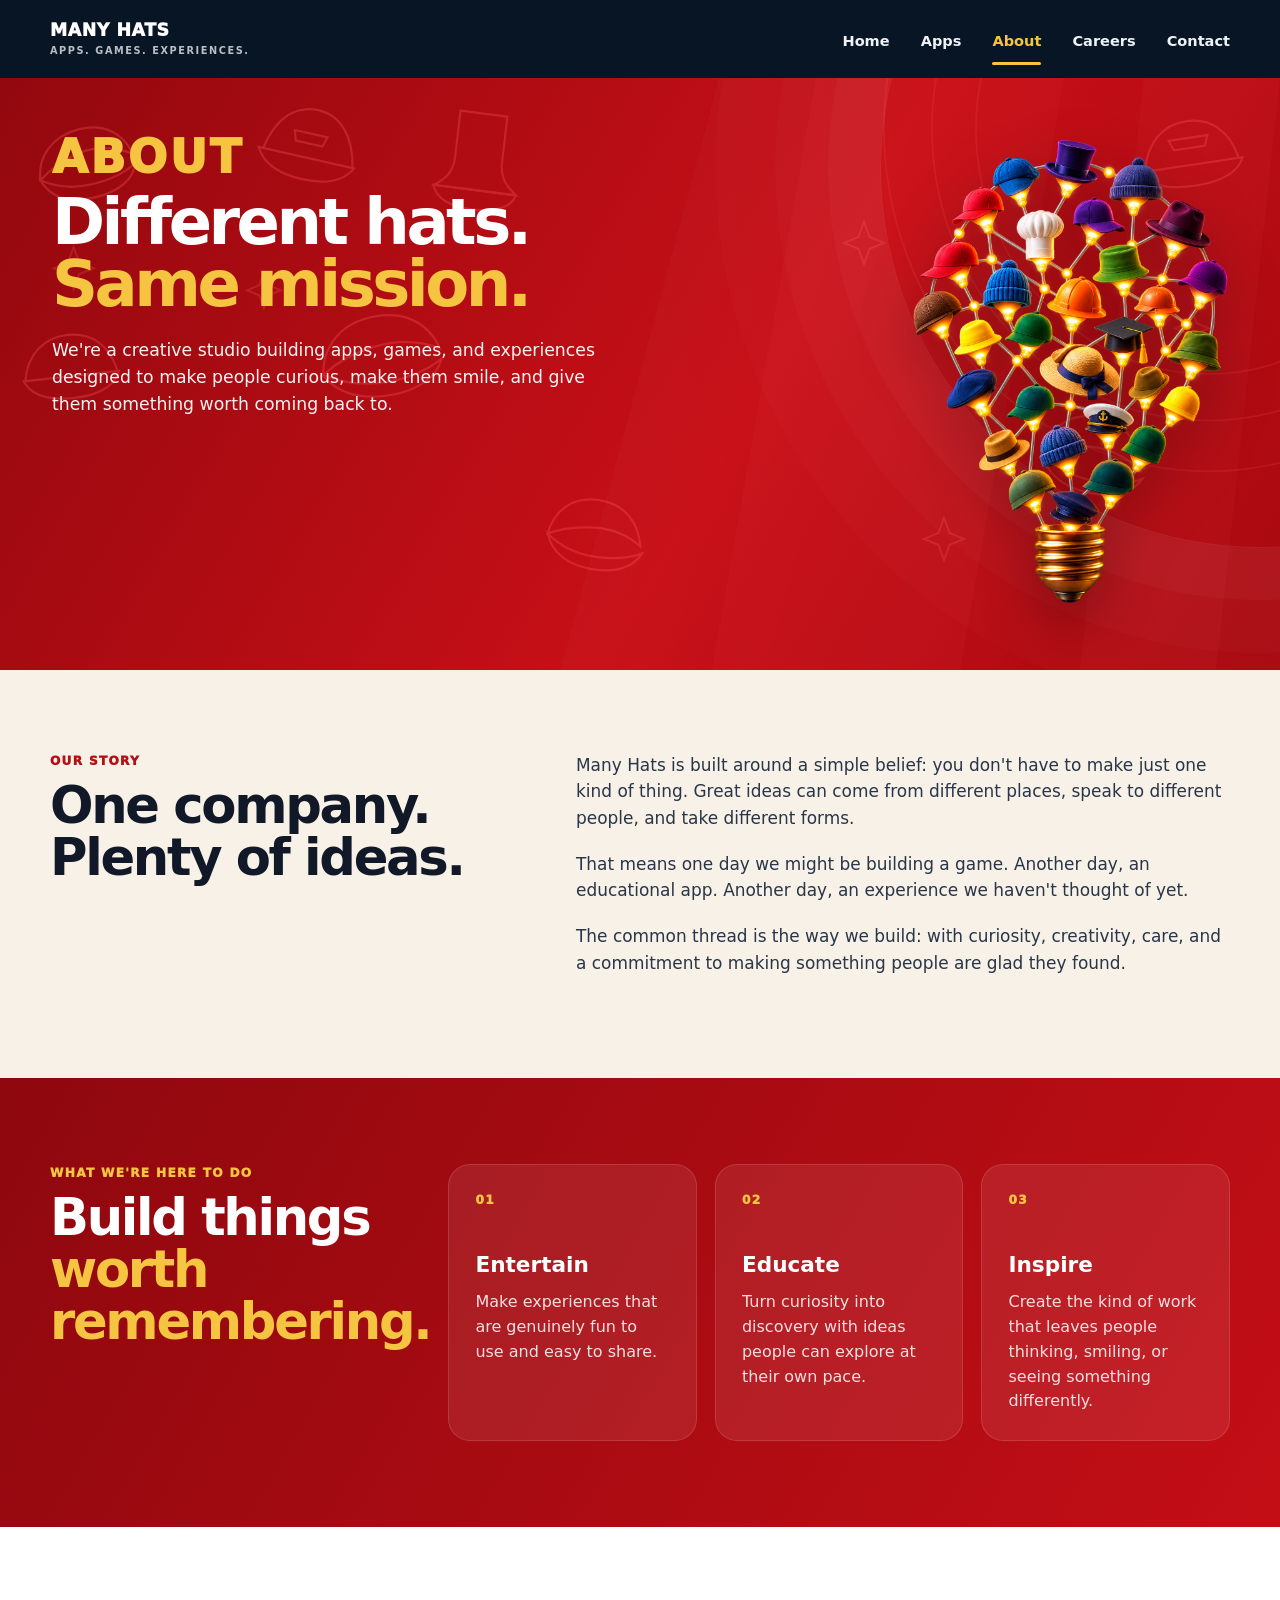
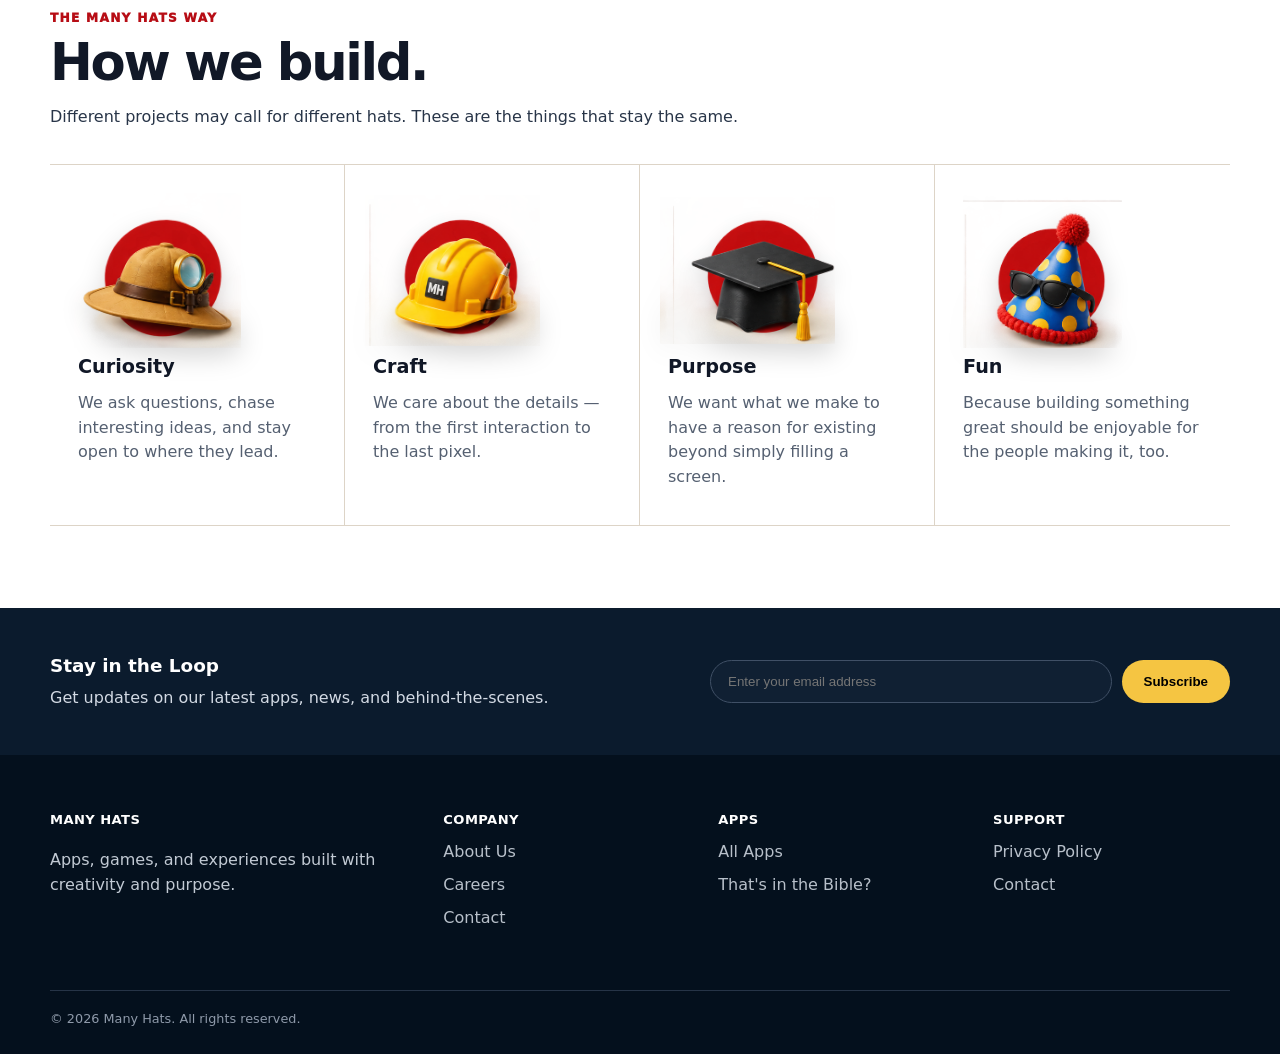
==== about/index.html @ 344501a0 "Initial Many Hats site for GitHub Pages" ====
<!doctype html>
<html lang="en">
<head><meta charset="utf-8"><meta name="viewport" content="width=device-width,initial-scale=1">
<title>About Many Hats — Many Hats</title><link rel="stylesheet" href="../styles.css"></head>
<body>

<header class="site-header">
  <div class="container nav">
    <a class="brand" href="../index.html">MANY HATS<span>APPS. GAMES. EXPERIENCES.</span></a>
    <button class="menu-button" aria-label="Open menu">☰</button>
    <nav class="nav-links"><a href="../index.html" class="">Home</a><a href="../apps/index.html" class="">Apps</a><a href="../about/index.html" class="active">About</a><a href="../careers/index.html" class="">Careers</a><a href="../contact/index.html" class="">Contact</a></nav>
  </div>
</header>

<main>
<section class="page-hero page-hero--compact">
  <div class="page-rings"></div>
  <div class="container page-hero-grid">
    <div class="page-hero-copy">
      <div class="page-word">About</div>
      <h1>Different hats.<br><span>Same mission.</span></h1>
      <p>We're a creative studio building apps, games, and experiences designed to make people curious, make them smile, and give them something worth coming back to.</p>
    </div>
    <div class="page-hero-art about-lightbulb-stage">
      <img class="about-lightbulb" src="../assets/hat-lightbulb.png" alt="A glowing lightbulb formed from many different hats">
    </div>
  </div>
</section>

<section class="section story-section">
  <div class="container story-grid">
    <div class="section-heading">
      <div class="eyebrow">Our Story</div>
      <h2>One company.<br>Plenty of ideas.</h2>
    </div>
    <div class="story-copy">
      <p>Many Hats is built around a simple belief: you don't have to make just one kind of thing. Great ideas can come from different places, speak to different people, and take different forms.</p>
      <p>That means one day we might be building a game. Another day, an educational app. Another day, an experience we haven't thought of yet.</p>
      <p>The common thread is the way we build: with curiosity, creativity, care, and a commitment to making something people are glad they found.</p>
    </div>
  </div>
</section>

<section class="mission-section">
  <div class="container mission-grid">
    <div>
      <div class="eyebrow">What we're here to do</div>
      <h2>Build things<br><span>worth remembering.</span></h2>
    </div>
    <div class="mission-card"><div class="mission-number">01</div><h3>Entertain</h3><p>Make experiences that are genuinely fun to use and easy to share.</p></div>
    <div class="mission-card"><div class="mission-number">02</div><h3>Educate</h3><p>Turn curiosity into discovery with ideas people can explore at their own pace.</p></div>
    <div class="mission-card"><div class="mission-number">03</div><h3>Inspire</h3><p>Create the kind of work that leaves people thinking, smiling, or seeing something differently.</p></div>
  </div>
</section>

<section class="values-section section">
  <div class="container">
    <div class="section-heading">
      <div class="eyebrow">The Many Hats Way</div>
      <h2>How we build.</h2>
      <p>Different projects may call for different hats. These are the things that stay the same.</p>
    </div>
    <div class="about-values">
      <article><div class="value-badge"><img src="../assets/value-curiosity.png" alt="Explorer hat representing curiosity"></div><h3>Curiosity</h3><p>We ask questions, chase interesting ideas, and stay open to where they lead.</p></article>
      <article><div class="value-badge"><img src="../assets/value-craft.png" alt="Construction hat representing craft"></div><h3>Craft</h3><p>We care about the details — from the first interaction to the last pixel.</p></article>
      <article><div class="value-badge"><img src="../assets/value-purpose.png" alt="Graduation cap representing purpose"></div><h3>Purpose</h3><p>We want what we make to have a reason for existing beyond simply filling a screen.</p></article>
      <article><div class="value-badge"><img src="../assets/value-fun.png" alt="Party hat representing fun"></div><h3>Fun</h3><p>Because building something great should be enjoyable for the people making it, too.</p></article>
    </div>
  </div>
</section>
</main>

<section class="newsletter">
  <div class="container newsletter-inner">
    <div>
      <h3>Stay in the Loop</h3>
      <p>Get updates on our latest apps, news, and behind-the-scenes.</p>
    </div>
    <form>
      <input type="email" placeholder="Enter your email address" aria-label="Email address">
      <button type="submit">Subscribe</button>
    </form>
  </div>
</section>
<footer>
  <div class="container footer-grid">
    <div><strong>MANY HATS</strong><p>Apps, games, and experiences built with creativity and purpose.</p></div>
    <div><strong>COMPANY</strong><div class="footer-links">
      <a href="../about/index.html">About Us</a>
      <a href="../careers/index.html">Careers</a>
      <a href="../contact/index.html">Contact</a>
    </div></div>
    <div><strong>APPS</strong><div class="footer-links">
      <a href="../apps/index.html">All Apps</a>
      <a href="../apps/thats-in-the-bible/index.html">That's in the Bible?</a>
    </div></div>
    <div><strong>SUPPORT</strong><div class="footer-links">
      <a href="../privacy/index.html">Privacy Policy</a>
      <a href="../contact/index.html">Contact</a>
    </div></div>
    <div class="copyright">© 2026 Many Hats. All rights reserved.</div>
  </div>
</footer>

<script src="../script.js"></script></body></html>
---- styles.css ----
:root{
  --navy:#071525;--navy2:#0b1b2d;--red:#b70d15;--red2:#d71920;
  --gold:#f5c542;--cream:#f7f1e7;--ink:#111827;--muted:#586273;
  --white:#fff;--line:#ddd4c7;--max:1180px;--radius:22px;
}
*{box-sizing:border-box}
html{scroll-behavior:smooth}
body{margin:0;font-family:Inter,ui-sans-serif,system-ui,-apple-system,BlinkMacSystemFont,"Segoe UI",sans-serif;color:var(--ink);background:var(--cream);line-height:1.55}
a{color:inherit;text-decoration:none}
img{max-width:100%;display:block}
.container{width:min(var(--max),calc(100% - 48px));margin:auto}

.site-header{position:relative;z-index:50;background:var(--navy);color:#fff}
.nav{min-height:78px;display:flex;align-items:center;justify-content:space-between;gap:30px}
.brand{font-weight:950;letter-spacing:.035em;font-size:1.08rem;line-height:1}
.brand span{display:block;margin-top:6px;font-size:.61rem;letter-spacing:.16em;font-weight:800;opacity:.72}
.nav-links{display:flex;align-items:center;gap:31px}
.nav-links a{font-weight:800;font-size:.91rem;color:#eef2f6;position:relative;padding:29px 0 24px}
.nav-links a:after{content:"";position:absolute;left:0;right:0;bottom:12px;height:3px;border-radius:3px;background:var(--gold);transform:scaleX(0);transition:transform .2s}
.nav-links a:hover,.nav-links a.active{color:var(--gold)}
.nav-links a:hover:after,.nav-links a.active:after{transform:scaleX(1)}
.menu-button{display:none;border:0;background:transparent;color:#fff;font-size:1.55rem}

.hero,.page-hero{position:relative;overflow:hidden;background-image:url("assets/home-background.svg"),linear-gradient(120deg,#92080e 0%,#c80f17 58%,#a80910 100%);background-size:cover,cover;background-position:center,center;background-repeat:no-repeat;color:#fff}
.home-hero{background-image:url("assets/home-background.svg"),linear-gradient(120deg,#92080e 0%,#c80f17 58%,#a80910 100%)}
.hero:before,.page-hero:before{content:"";position:absolute;inset:0;background:linear-gradient(105deg,transparent 50%,rgba(255,255,255,.018) 50%,transparent 66%);pointer-events:none}
.hero-rings,.page-rings{position:absolute;width:760px;height:760px;right:-360px;top:-290px;border:1px solid rgba(255,255,255,.09);border-radius:50%;box-shadow:0 0 0 52px rgba(255,255,255,.027),0 0 0 105px rgba(255,255,255,.017),0 0 0 165px rgba(255,255,255,.011)}
.hero-inner{min-height:600px;display:grid;grid-template-columns:1fr 1fr;align-items:center;gap:35px;padding:70px 0;position:relative;z-index:2}
.hero-copy{padding-left:2px}
.eyebrow{color:var(--gold);font-size:.76rem;font-weight:950;letter-spacing:.105em;text-transform:uppercase}
.hero h1{font-size:clamp(3.3rem,5.7vw,5.45rem);line-height:.94;letter-spacing:-.055em;margin:17px 0 25px}
.hero h1 span,.page-hero h1 span,.about-hero h1 span{color:var(--gold)}
.hero-copy p{font-size:1.08rem;max-width:555px;margin:0;color:#fff;opacity:.95}
.button{display:inline-flex;align-items:center;justify-content:center;padding:13px 22px;border-radius:999px;background:var(--gold);color:#111;font-weight:900;margin-top:25px;transition:transform .2s,box-shadow .2s}
.button:hover{transform:translateY(-2px);box-shadow:0 8px 20px rgba(0,0,0,.16)}
.button.red{background:var(--red);color:#fff}

.hero-art{display:flex;justify-content:center;align-items:center;position:relative}
.logo-stage{min-height:500px}
.official-logo{width:min(490px,92%);position:relative;z-index:3;filter:drop-shadow(0 24px 28px rgba(0,0,0,.32))}
.stage-hat{position:absolute;z-index:2;width:145px}
.stage-hat img{width:100%;filter:drop-shadow(0 12px 12px rgba(0,0,0,.25))}
.stage-hat-left{left:4%;bottom:72px;transform:rotate(-13deg)}
.stage-hat-right{right:4%;bottom:66px;transform:rotate(11deg)}
.stage-hat-bottom{width:165px;left:50%;bottom:18px;transform:translateX(-50%) rotate(-2deg);z-index:4}

.section{padding:82px 0}
.section-heading{max-width:780px;margin-bottom:34px}
.section-heading .eyebrow{color:var(--red)}
h2{font-size:clamp(2.35rem,4vw,3.35rem);line-height:1.02;letter-spacing:-.045em;margin:8px 0 17px}
.section-heading p{margin:0;color:#283548}
.home-cards{display:grid;grid-template-columns:repeat(3,1fr);gap:20px}
.home-card{background:#fff;border:1px solid rgba(17,24,39,.08);border-radius:var(--radius);padding:30px;min-height:245px;box-shadow:0 14px 38px rgba(7,21,37,.08);transition:transform .2s,box-shadow .2s}
.home-card:hover{transform:translateY(-4px);box-shadow:0 20px 42px rgba(7,21,37,.12)}
.card-label{display:block;color:var(--red);font-size:.7rem;font-weight:950;letter-spacing:.11em}
.home-card h3{font-size:1.65rem;line-height:1.05;letter-spacing:-.035em;margin:10px 0 12px}
.home-card p{color:#5b6573;margin:0;max-width:340px}
.card-arrow{display:inline-block;margin-top:20px;color:#8a6400;font-weight:900;font-size:.9rem}

.red-band{background:linear-gradient(120deg,#8f080e,#c40e16);color:#fff;position:relative;overflow:hidden}
.red-band:after{content:"";position:absolute;width:620px;height:620px;border:1px solid rgba(255,255,255,.08);border-radius:50%;right:-290px;top:-230px;box-shadow:0 0 0 52px rgba(255,255,255,.025),0 0 0 105px rgba(255,255,255,.016)}
.about-grid{display:grid;grid-template-columns:1fr 1fr;gap:70px;align-items:center;position:relative;z-index:1}
.red-band h2{margin-bottom:18px}
.red-band h2 span{color:var(--gold)}
.red-band p{max-width:610px;font-size:1.05rem}
.band-lightbulb{display:flex;justify-content:flex-end;align-items:center;min-height:0;overflow:visible}
.band-lightbulb img{width:min(320px,90%);max-width:none;height:auto;aspect-ratio:2/3;object-fit:contain;filter:drop-shadow(0 23px 28px rgba(0,0,0,.30))}
/* Home "Big ideas" band: less empty red above the copy */
.home-band.section{padding:56px 0}
.home-band .about-grid{align-items:center;gap:40px}
.home-band .band-lightbulb{min-height:0}

/* Match Home structure, but top-align copy (shorter page headlines were vertically centered and looked pushed down) */
.page-hero-grid{min-height:600px;display:grid;grid-template-columns:1fr 1fr;align-items:start;gap:35px;padding:70px 0;position:relative;z-index:2}
.page-hero-copy,.page-hero-grid > div:first-child{padding-left:2px}
.page-word{font-size:clamp(2.25rem,3.6vw,3.15rem);line-height:1;font-weight:950;letter-spacing:.055em;text-transform:uppercase;color:var(--gold);margin:0 0 12px}
.page-hero h1{font-size:clamp(3rem,5vw,4.7rem);line-height:.96;letter-spacing:-.055em;margin:0 0 22px}
.page-hero p{font-size:1.08rem;max-width:650px;margin:0;color:#fff;opacity:.95}
.page-hero-art{min-height:370px;display:flex;align-items:center;justify-content:center;position:relative;align-self:center}
.page-hero-art img{filter:drop-shadow(0 23px 28px rgba(0,0,0,.3))}
.cap-art img{width:min(650px,108%);max-width:none;height:auto;object-fit:contain}
.mailbox-art img{width:min(400px,108%);max-width:none;height:auto;object-fit:contain}

/* Compact red heroes — same height + mailbox-matched art size across all main pages */
.page-hero--compact .page-hero-grid,
.page-hero--compact .hero-inner{min-height:420px;padding:56px 0}
.page-hero--compact .page-hero-art,
.page-hero--compact .logo-stage{min-height:300px}
.page-hero--compact .mailbox-art img,
.page-hero--compact .official-logo,
.page-hero--compact .career-pyramid-stage .hat-pyramid,
.page-hero--compact .about-lightbulb-stage .about-lightbulb,
.page-hero--compact .apps-phone-art img{
  width:min(320px,90%);
  max-width:none;
  height:auto;
  margin-right:0;
  object-fit:contain;
}
.page-hero--compact .career-pyramid-stage,
.page-hero--compact .about-lightbulb-stage,
.page-hero--compact .apps-phone-art{min-height:300px}
.phone-art img{width:min(400px,108%);max-width:none;height:auto;object-fit:contain}

.about-pyramid-stage{min-height:470px;overflow:visible}
.about-pyramid-stage .hat-pyramid{width:min(650px,108%);max-width:none;height:auto;filter:drop-shadow(0 23px 28px rgba(0,0,0,.30));object-fit:contain}


.story-section{background:var(--cream)}
.story-grid{display:grid;grid-template-columns:.8fr 1.2fr;gap:90px}
.story-copy{font-size:1.06rem;color:#293548;max-width:680px}
.story-copy p{margin:0 0 20px}
.mission-section{background:linear-gradient(120deg,#8e080e,#c40e16);color:#fff;padding:86px 0}
.mission-grid{display:grid;grid-template-columns:1.15fr 1fr 1fr 1fr;gap:18px}
.mission-grid h2{font-size:clamp(2.5rem,4vw,3.8rem)}
.mission-grid h2 span{color:var(--gold)}
.mission-card{background:rgba(255,255,255,.08);border:1px solid rgba(255,255,255,.13);border-radius:22px;padding:26px;min-height:240px}
.mission-number{color:var(--gold);font-size:.76rem;font-weight:950;letter-spacing:.12em}
.mission-card h3{font-size:1.35rem;margin:38px 0 9px}
.mission-card p{color:#f3dfe0;margin:0}
.values-section{background:#fff}
.about-values{display:grid;grid-template-columns:repeat(4,1fr);border-top:1px solid var(--line);border-bottom:1px solid var(--line)}
.about-values article{padding:28px 28px 35px;min-height:300px;border-right:1px solid var(--line)}
.about-values article:last-child{border-right:0}
.value-badge{width:175px;height:155px;display:flex;align-items:center;justify-content:center;margin:0 0 4px -8px;overflow:visible}
.value-badge img{display:block;width:100%;height:100%;object-fit:contain;max-width:none;filter:drop-shadow(0 10px 12px rgba(0,0,0,.16))}
.about-values h3{font-size:1.2rem;margin:0 0 9px}
.about-values p{margin:0;color:#556071}

.content{max-width:850px}
.content h2{margin-top:0}
.content p,.content li{color:#394250}
.apps-grid{display:grid;grid-template-columns:1.4fr 1fr 1fr;gap:20px}
.app-card{background:#fff;border:1px solid rgba(17,24,39,.08);border-radius:var(--radius);padding:28px;box-shadow:0 14px 38px rgba(7,21,37,.08);min-height:300px}
.app-card.featured{display:grid;grid-template-columns:130px 1fr;gap:25px;align-items:center;position:relative;overflow:hidden}
.app-card.featured:before{content:"";position:absolute;left:0;top:0;bottom:0;width:6px;background:var(--gold)}
.app-icon{width:130px;aspect-ratio:1;border-radius:28px;background:#d8891c;display:grid;place-items:center;color:#fff;font-size:3.2rem}
.status{display:inline-block;padding:5px 9px;border-radius:999px;background:#f5e2a0;color:#6c5100;font-size:.64rem;font-weight:950;text-transform:uppercase;letter-spacing:.06em}
.status.dark{background:var(--red);color:#fff}
.app-card h3{font-size:1.55rem;line-height:1.05;margin:10px 0}
.app-card p{color:#596273;margin:0}
.placeholder{height:135px;display:grid;place-items:center;background:#f0e9df;border-radius:18px;font-size:4rem;margin-bottom:22px}
.app-card .button{margin-top:18px}

.newsletter{background:var(--navy2);color:#fff;padding:44px 0}
.newsletter-inner{display:flex;justify-content:space-between;align-items:center;gap:40px}
.newsletter h3{font-size:1.15rem;margin:0 0 6px}
.newsletter p{margin:0;color:#d3dae4}
.newsletter form{display:flex;gap:10px;width:min(520px,100%)}
.newsletter input{flex:1;min-width:0;border:1px solid #405066;background:#102033;color:#fff;padding:13px 17px;border-radius:999px;outline:none}
.newsletter button{border:0;border-radius:999px;background:var(--gold);font-weight:900;padding:0 22px;cursor:pointer}
footer{background:#04101d;color:#fff;padding:52px 0 25px}
.footer-grid{display:grid;grid-template-columns:1.5fr 1fr 1fr 1fr;gap:38px}
.footer-grid strong{font-size:.82rem;letter-spacing:.03em}
.footer-grid p{color:#c2cad4;max-width:350px}
.footer-links{display:grid;gap:8px;color:#b8c0ca;margin-top:8px}
.footer-links a:hover{color:var(--gold)}
.copyright{grid-column:1/-1;border-top:1px solid #263447;margin-top:22px;padding-top:18px;color:#8f9aaa;font-size:.8rem}

@media(max-width:900px){
  .nav{min-height:70px}
  .menu-button{display:block}
  .nav-links{display:none;position:absolute;left:0;right:0;top:70px;background:var(--navy);padding:12px 24px 20px;flex-direction:column;align-items:stretch;gap:0}
  .nav-links.open{display:flex}
  .nav-links a{padding:13px 0}
  .nav-links a:after{bottom:5px}
  .hero-inner,.page-hero-grid,.about-grid{grid-template-columns:1fr}
  .hero-inner,.page-hero-grid{padding:60px 0}
  .hero-art{order:2}
  .logo-stage{min-height:420px}
  .page-hero-grid{min-height:auto}
  .page-hero-art{min-height:310px;order:2}
  .page-hero h1{font-size:3.8rem}
  .page-word{font-size:2.55rem}
  .home-cards{grid-template-columns:1fr}
  .about-grid{gap:35px}
  .story-grid{grid-template-columns:1fr;gap:25px}
  .mission-grid{grid-template-columns:1fr 1fr}
  .mission-grid>div:first-child{grid-column:1/-1}
  .about-values{grid-template-columns:1fr 1fr}
  .about-values article:nth-child(2){border-right:0}
  .about-values article:nth-child(-n+2){border-bottom:1px solid var(--line)}
  .apps-grid{grid-template-columns:1fr}
  .newsletter-inner{align-items:flex-start;flex-direction:column}
  .newsletter form{width:100%}
  .footer-grid{grid-template-columns:1.5fr 1fr 1fr}
}
@media(max-width:680px){
  .container{width:min(var(--max),calc(100% - 32px))}
  .hero-inner,.page-hero-grid{padding:50px 0}
  .hero h1{font-size:3.35rem}
  .hero-copy p,.page-hero p{font-size:1rem}
  .logo-stage{min-height:300px}
  .official-logo{width:88%}
  .stage-hat{width:95px}
  .stage-hat-left{left:0;bottom:43px}
  .stage-hat-right{right:0;bottom:38px}
  .stage-hat-bottom{width:105px;bottom:5px}
  .page-hero h1{font-size:3.05rem}
  .page-word{font-size:2rem}
  .page-hero-art{min-height:245px}
  .cap-art img{width:min(620px,112%);max-width:none}
  .mailbox-art img{width:min(400px,112%);max-width:none}
  .phone-art img{width:min(400px,112%);max-width:none}
  .about-pyramid-stage{min-height:330px}
  .about-pyramid-stage .hat-pyramid{width:min(620px,112%)}
  .band-lightbulb{min-height:0}
  .band-lightbulb img{width:min(320px,90%)}
  .mission-grid,.about-values{grid-template-columns:1fr}
  .mission-grid>div:first-child{grid-column:auto}
  .about-values article{border-right:0!important;border-bottom:1px solid var(--line)}
  .about-values article:last-child{border-bottom:0}
  .value-badge{width:185px;height:160px;margin-left:-10px}
  .app-card.featured{grid-template-columns:1fr}
  .app-icon{width:115px}
  .newsletter form{flex-direction:column}
  .newsletter button{height:46px}
  .footer-grid{grid-template-columns:1fr 1fr}
  .copyright{grid-column:1/-1}
}

/* Apps page hero artwork */
.app-hero-visual{
  width:100%;
  overflow:hidden;
  background:#a80910;
  line-height:0;
}
.app-hero-visual img{
  display:block;
  width:100%;
  height:auto;
  max-width:none;
}
@media (max-width:700px){
  .app-hero-visual img{
    width:auto;
    min-width:100%;
    height:560px;
    object-fit:cover;
    object-position:center center;
  }
}

/* 2026-08-29 hero refinements */
.home-eyebrow{
  font-size:clamp(2.25rem,3.6vw,3.15rem);
  line-height:1;
  font-weight:950;
  letter-spacing:.055em;
  text-transform:uppercase;
  margin:0 0 12px;
}
.about-lightbulb-stage{min-height:500px;min-width:0;overflow:visible;justify-content:flex-end}
.about-lightbulb-stage .about-lightbulb{width:min(430px,100%);max-width:none;height:auto;object-fit:contain;filter:drop-shadow(0 23px 28px rgba(0,0,0,.30))}
.career-pyramid-stage{min-height:470px;overflow:visible}
.career-pyramid-stage .hat-pyramid{width:min(650px,108%);max-width:none;height:auto;object-fit:contain;filter:drop-shadow(0 23px 28px rgba(0,0,0,.30))}
/* Fill the right column like Home/About art — right-pinned, no left overflow into the copy */
.apps-phone-art{min-height:500px;min-width:0;overflow:visible;justify-content:flex-end}
.apps-phone-art img{width:min(560px,100%);max-width:none;height:auto;object-fit:contain;margin-right:-28px;filter:drop-shadow(0 23px 28px rgba(0,0,0,.30))}
@media(max-width:900px){
  .home-eyebrow{font-size:2.55rem}
  .about-lightbulb-stage,.career-pyramid-stage{min-height:380px}
  .about-lightbulb-stage .about-lightbulb{width:min(400px,96%)}
  .career-pyramid-stage .hat-pyramid{width:min(620px,112%)}
  .apps-phone-art{min-height:390px;justify-content:center}
  .apps-phone-art img{width:min(480px,92%);margin-right:0}
  .page-hero--compact .mailbox-art img,
  .page-hero--compact .official-logo,
  .page-hero--compact .career-pyramid-stage .hat-pyramid,
  .page-hero--compact .about-lightbulb-stage .about-lightbulb,
  .page-hero--compact .apps-phone-art img{width:min(320px,90%);margin-right:0}
  .page-hero--compact .apps-phone-art{justify-content:center}
}
@media(max-width:680px){
  .home-eyebrow{font-size:2rem}
  .about-lightbulb-stage{min-height:330px}
  .about-lightbulb-stage .about-lightbulb{width:min(400px,112%)}
  .career-pyramid-stage{min-height:330px}
  .career-pyramid-stage .hat-pyramid{width:min(620px,112%)}
  .apps-phone-art{min-height:310px}
  .apps-phone-art img{width:min(400px,92%)}
  .page-hero--compact .mailbox-art img,
  .page-hero--compact .official-logo,
  .page-hero--compact .career-pyramid-stage .hat-pyramid,
  .page-hero--compact .about-lightbulb-stage .about-lightbulb,
  .page-hero--compact .apps-phone-art img{width:min(320px,90%)}
}
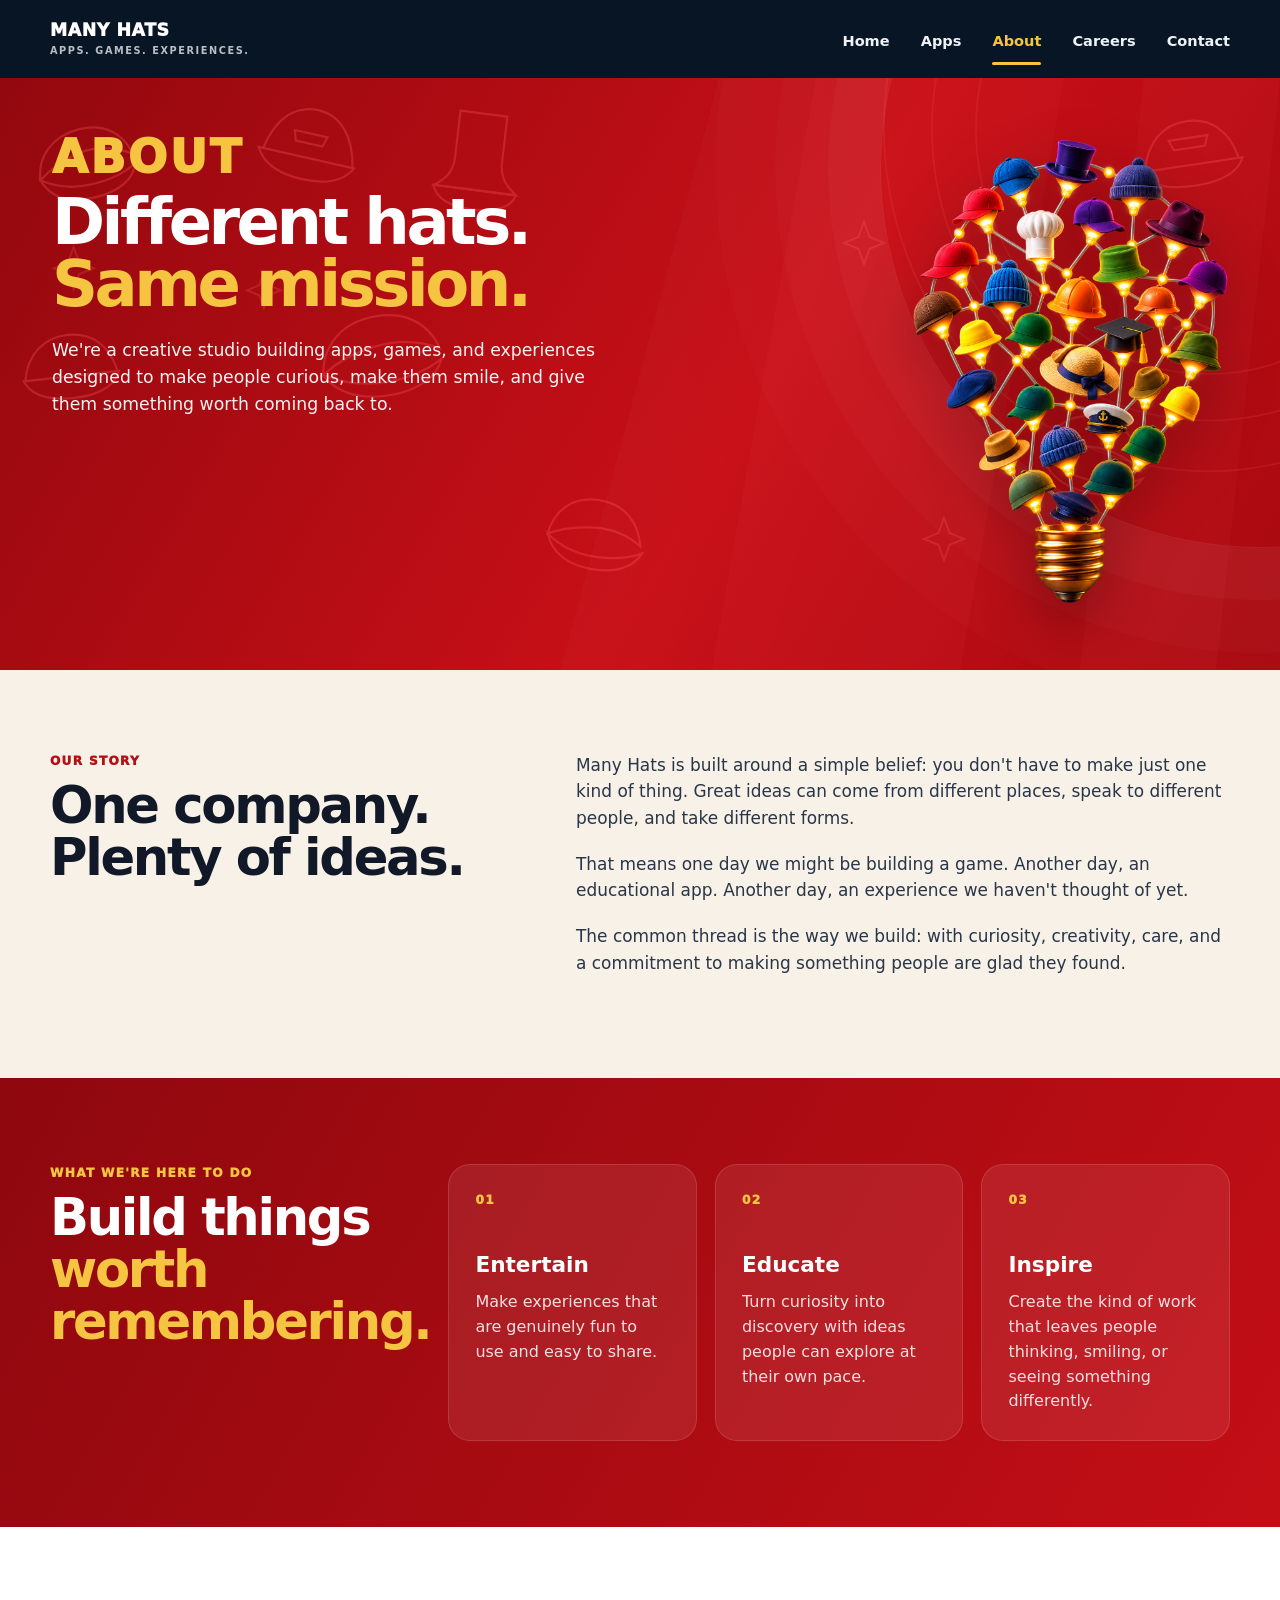
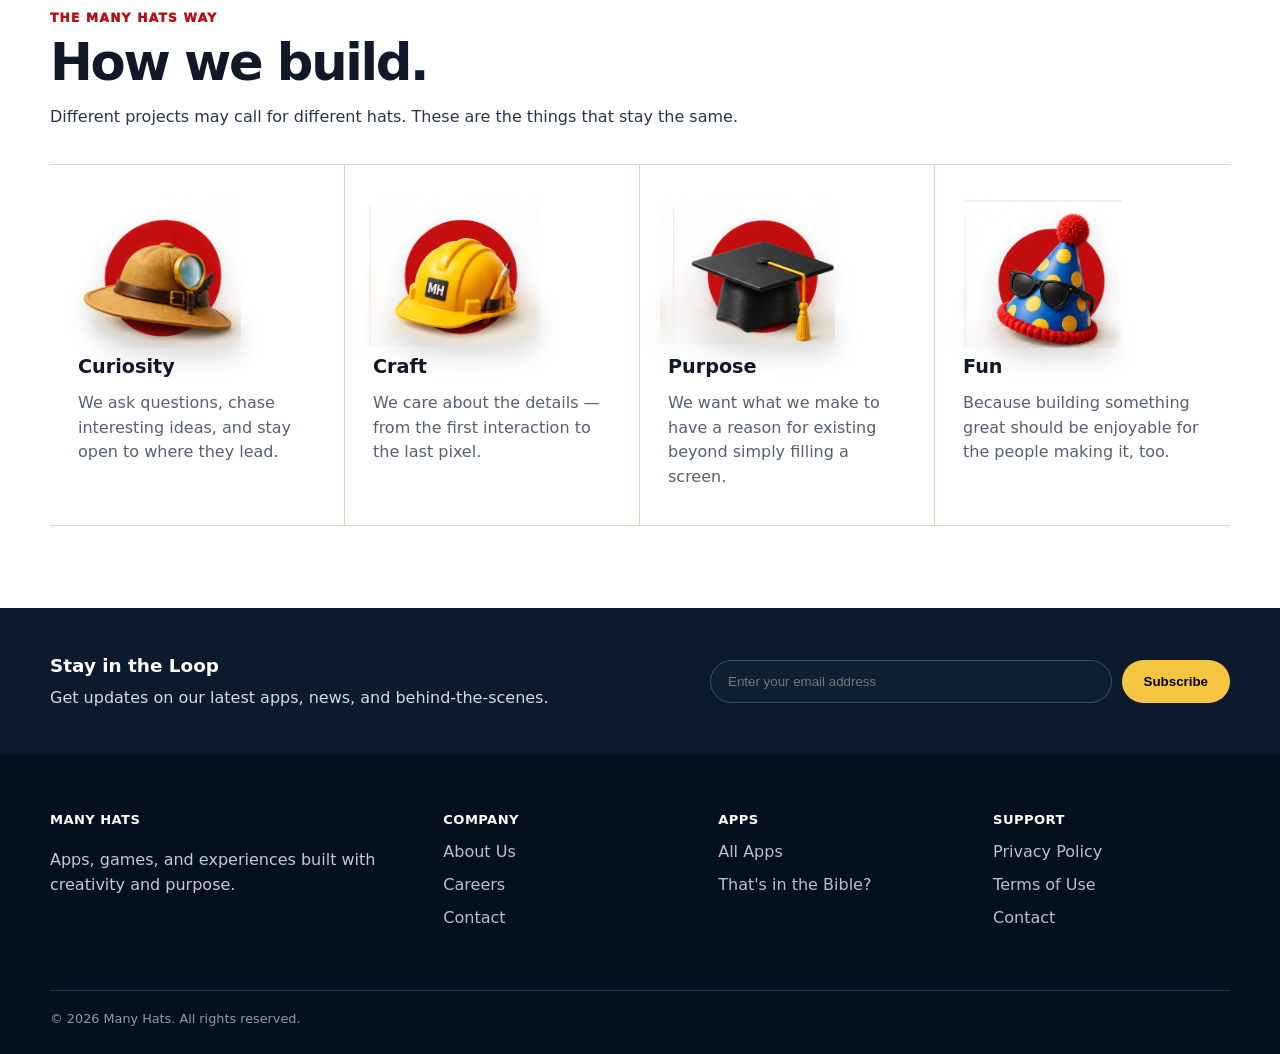
==== commit 5bfb6c50: "Publish site updates for app launch: Terms of Use, expanded Privacy, contact email, and Play status." ====
--- a/about/index.html
+++ b/about/index.html
@@ -96,6 +96,7 @@
     </div></div>
     <div><strong>SUPPORT</strong><div class="footer-links">
       <a href="../privacy/index.html">Privacy Policy</a>
+      <a href="../terms/index.html">Terms of Use</a>
       <a href="../contact/index.html">Contact</a>
     </div></div>
     <div class="copyright">© 2026 Many Hats. All rights reserved.</div>
